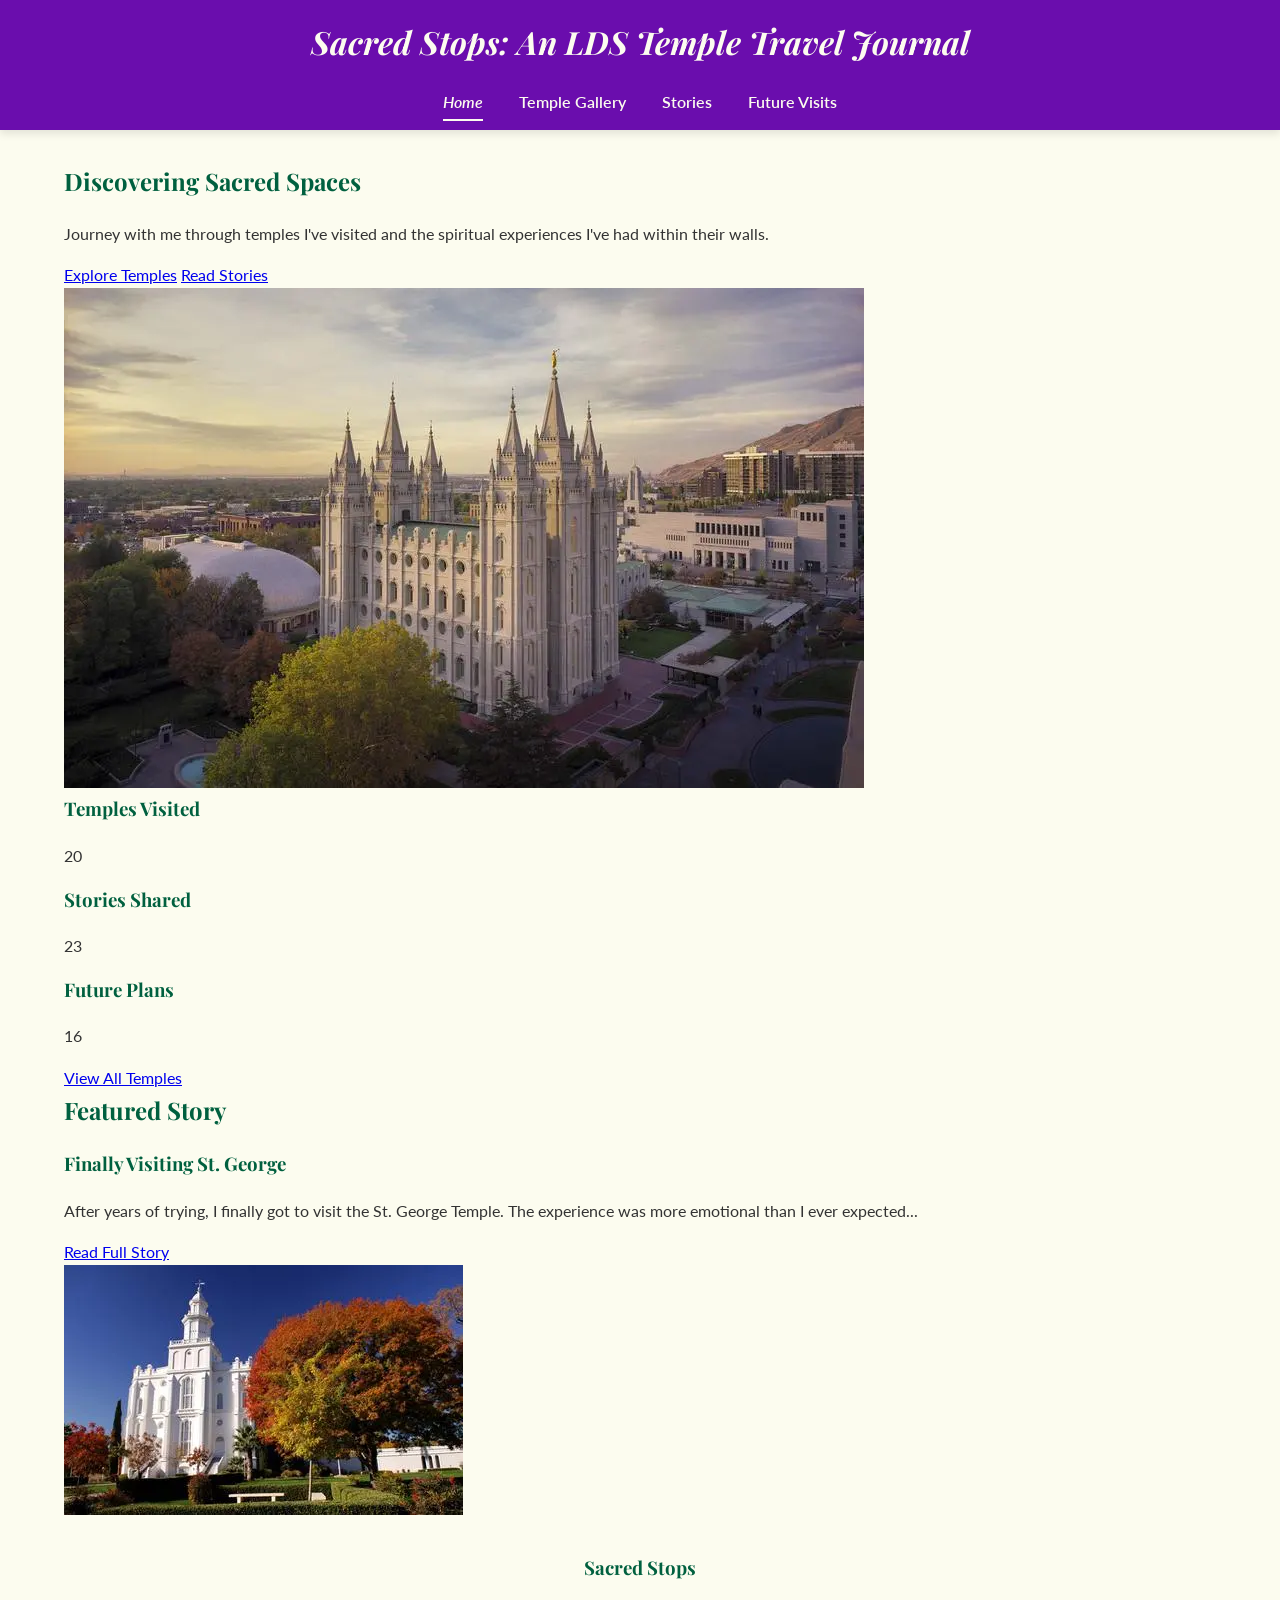
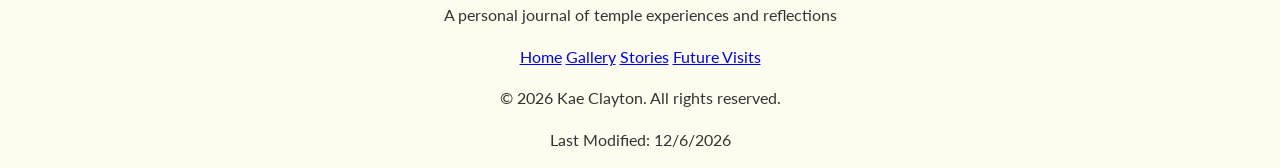
==== index.html @ de074961 "Initial files added" ====
<!DOCTYPE html>
<html lang="en">
<head>
    <meta charset="UTF-8">
    <meta name="viewport" content="width=device-width, initial-scale=1.0">
    <title>Sacred Stops: An LDS Temple Travel Journal</title>
    <meta name="author" content="Kae Clayton">
    <meta name="description" content="A site with pictures and stories of temples I have traveled to and visited">
    <link rel="preconnect" href="https://fonts.googleapis.com">
    <link rel="preconnect" href="https://fonts.gstatic.com" crossorigin>
    <link href="https://fonts.googleapis.com/css2?family=Playfair+Display:ital@0;1&display=swap" rel="stylesheet">
    <link rel="preconnect" href="https://fonts.googleapis.com">
    <link rel="preconnect" href="https://fonts.gstatic.com" crossorigin>
    <link href="https://fonts.googleapis.com/css2?family=Lato:ital@0;1&display=swap" rel="stylesheet">
    <link rel="stylesheet" href="styles/main.css">
    <script src="scripts/main.js" defer></script>
</head>
<body>
    <header>
        <h1>Sacred Stops: An LDS Temple Travel Journal</h1>
        <nav>
            <a href="index.html" class="active">Home</a>
            <a href="gallery.html">Temple Gallery</a>
            <a href="stories.html">Stories</a>
            <a href="future.html">Future Visits</a>
        </nav>
    </header>
    <main class="container">
        <section class="hero">
            <div class="hero-content">
                <h2>Discovering Sacred Spaces</h2>
                <p>Journey with me through temples I've visited and the spiritual experiences I've had within their walls.
                </p>
                <div class="hero-buttons">
                    <a href="gallery.html" class="btn">Explore Temples</a>
                    <a href="stories.html" class="btn btn-outline">Read Stories</a>
                </div>
            </div>
            <div class="hero-image">
                <img src="images/salt-lake-hero.webp" alt="Salt Lake Temple" onerror="this.src='images/salt-lake-hero.jpg'">
            </div>
        </section>
    
        <section class="stats">
            <div class="stat-card">
                <h3>Temples Visited</h3>
                <p class="stat-number" id="visited-count">20</p>
            </div>
            <div class="stat-card">
                <h3>Stories Shared</h3>
                <p class="stat-number" id="stories-count">23</p>
            </div>
            <div class="stat-card">
                <h3>Future Plans</h3>
                <p class="stat-number" id="future-count">16</p>
            </div>
        </section>
    
        <section class="featured-temples">
            <a href="gallery.html" class="btn">View All Temples</a>
        </section>
    
        <section class="featured-story">
            <div class="story-content">
                <h2>Featured Story</h2>
                <h3 id="featured-story-title">Finally Visiting St. George</h3>
                <p id="featured-story-excerpt">After years of trying, I finally got to visit the St. George Temple. The
                    experience was more emotional than I ever expected...</p>
                <a href="stories.html" id="featured-story-link" class="btn">Read Full Story</a>
            </div>
            <div class="story-image">
                <img src="images/st-george-temple.webp" alt="St. George Temple" loading="lazy"
                    onerror="this.src='images/st-george-temple.jpg'">
            </div>
        </section>
    </main>
    
    <footer>
        <div class="footer-content">
            <div class="footer-about">
                <h3>Sacred Stops</h3>
                <p>A personal journal of temple experiences and reflections</p>
            </div>
            <div class="footer-links">
                <a href="index.html">Home</a>
                <a href="gallery.html">Gallery</a>
                <a href="stories.html">Stories</a>
                <a href="future.html">Future Visits</a>
            </div>
            </div>
        </div>
        <div class="footer-copyright">
            <p>&copy; <span id="current-year"></span> Kae Clayton. All rights reserved.</p>
            <p id="lastModified"></p>
        </div>
    </footer>
</body>
</html>
---- styles/main.css ----
:root {
    --jade: #00603F;
    --charcoal: #333333;
    --cream: #FCFCEF;
    --plum: #6A0DAD;
    --soft-shadow: 0 4px 8px rgba(0, 0, 0, 0.1);
}

body {
    font-family: 'Lato', sans-serif;
    line-height: 1.6;
    color: var(--charcoal);
    background-color: var(--cream);
    margin: 0;
    padding: 0;
}

h1,
h2,
h3 {
    font-family: 'Playfair Display', serif;
    margin-top: 0;
}

h1 {
    color: var(--cream);
    font-style: italic;
}

h2,
h3 {
    color: var(--jade);
    border-bottom: none;
}

.container {
    width: 90%;
    max-width: 1200px;
    margin: 0 auto;
    padding: 2rem 0;
}

header {
    background-color: var(--plum);
    color: var(--cream);
    box-shadow: var(--soft-shadow);
    padding: 1rem 0;
    text-align: center;
}

header nav {
    margin-top: 1rem;
}

header nav a {
    color: var(--cream);
    margin: 0 1rem;
    padding: 0.5rem 0;
    text-decoration: none;
    font-weight: 600;
    transition: opacity 0.3s ease;
}

header nav a:hover {
    opacity: 0.8;
}

header nav a.active {
    border-bottom: 2px solid var(--cream);
    font-style: italic;
}

footer {
    text-align: center;
}

/* Gallery Container */
.gallery-container {
    display: grid;
    grid-template-columns: repeat(auto-fill, minmax(300px, 1fr));
    gap: 2rem;
    padding: 2rem;
    max-width: 1200px;
    margin: 0 auto;
}

/* Temple Card Content Styling */
.temple-card h3 {
    color: var(--plum);
    text-align: center;
    margin: 1rem 1rem 0.5rem;
    font-size: 1.25rem;
}

.temple-card-back h3 {
    color: var(--plum);
    margin: 0 0 1rem 0;
    padding: 0 0.5rem;
    text-align: center;
}
.temple-card-front p {
    color: var(--jade);
    text-align: center;
}
.temple-card-back p {
    margin: 0.5rem 0;
    padding: 0 0.5rem;
    font-size: 0.9rem;
    line-height: 1.5;
}

.temple-features {
    margin-top: 1rem;
    padding: 0 0.5rem;
}

.temple-features ul {
    padding-left: 1.2rem;
    margin: 0.5rem 0;
}

.temple-features li {
    font-size: 0.85rem;
    margin-bottom: 0.5rem;
    line-height: 1.4;
}

a,
button {
    min-height: 48px;
    min-width: 48px;
}
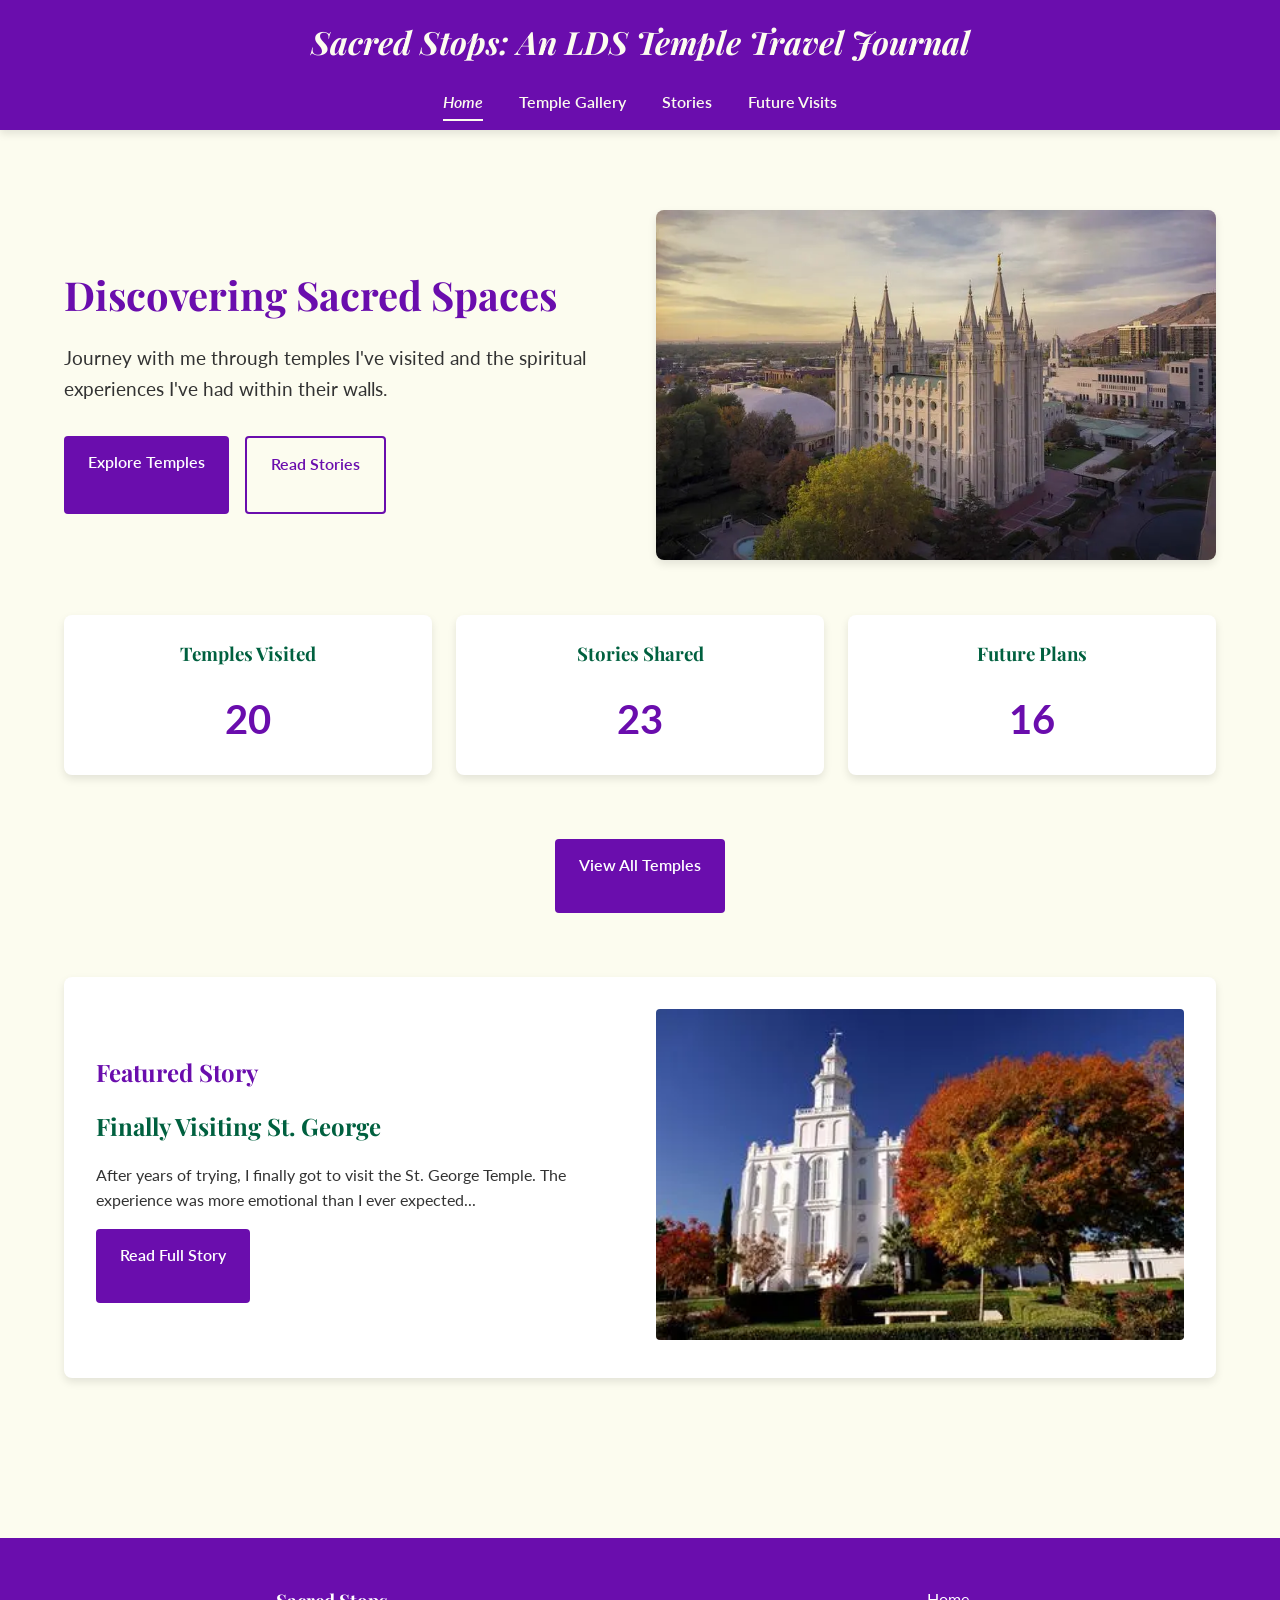
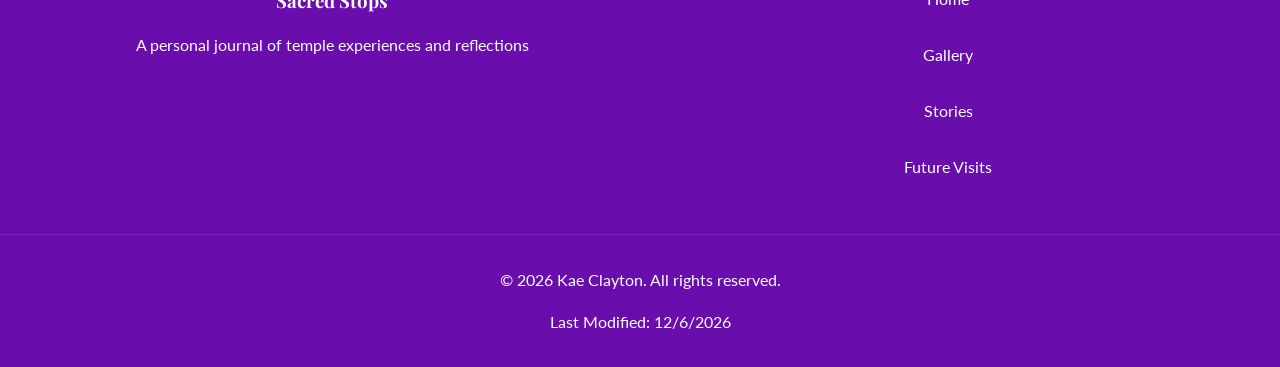
==== commit 7cdc72ab: "connecting stylesheet to index" ====
--- a/index.html
+++ b/index.html
@@ -13,6 +13,7 @@
     <link rel="preconnect" href="https://fonts.gstatic.com" crossorigin>
     <link href="https://fonts.googleapis.com/css2?family=Lato:ital@0;1&display=swap" rel="stylesheet">
     <link rel="stylesheet" href="styles/main.css">
+    <link rel="stylesheet" href="styles/home.css">
     <script src="scripts/main.js" defer></script>
 </head>
 <body>
--- a/styles/home.css
+++ b/styles/home.css
@@ -0,0 +1,204 @@
+.hero {
+    display: flex;
+    flex-direction: column;
+    gap: 2rem;
+    margin: 3rem 0;
+}
+
+.hero-content {
+    text-align: center;
+}
+
+.hero-content h2 {
+    font-size: 2.5rem;
+    color: var(--plum);
+    margin-bottom: 1rem;
+}
+
+.hero-content p {
+    font-size: 1.2rem;
+    max-width: 600px;
+    margin: 0 auto 2rem;
+}
+
+.hero-image img {
+    width: 100%;
+    max-height: 400px;
+    object-fit: cover;
+    border-radius: 8px;
+    box-shadow: var(--soft-shadow);
+}
+
+.hero-buttons {
+    display: flex;
+    gap: 1rem;
+    justify-content: center;
+}
+
+.btn {
+    display: inline-block;
+    padding: 0.8rem 1.5rem;
+    background-color: var(--plum);
+    color: white;
+    border-radius: 4px;
+    text-decoration: none;
+    font-weight: 600;
+    transition: all 0.3s ease;
+}
+
+.btn:hover {
+    background-color: #5a0a9a;
+    transform: translateY(-2px);
+}
+
+.btn-outline {
+    background-color: transparent;
+    border: 2px solid var(--plum);
+    color: var(--plum);
+}
+
+.btn-outline:hover {
+    background-color: var(--plum);
+    color: white;
+}
+
+.stats {
+    display: grid;
+    grid-template-columns: repeat(auto-fit, minmax(200px, 1fr));
+    gap: 1.5rem;
+    margin: 3rem 0;
+}
+
+.stat-card {
+    background: white;
+    padding: 1.5rem;
+    border-radius: 8px;
+    text-align: center;
+    box-shadow: var(--soft-shadow);
+}
+
+.stat-number {
+    font-size: 2.5rem;
+    font-weight: 700;
+    color: var(--plum);
+    margin: 0.5rem 0 0;
+}
+
+.featured-temples {
+    margin: 4rem 0;
+    text-align: center;
+}
+
+.featured-temples h2 {
+    margin-bottom: 2rem;
+}
+
+.temple-grid {
+    display: grid;
+    grid-template-columns: repeat(auto-fit, minmax(250px, 1fr));
+    gap: 1.5rem;
+    margin-bottom: 2rem;
+}
+
+.featured-story {
+    display: flex;
+    flex-direction: column;
+    gap: 2rem;
+    background: white;
+    padding: 2rem;
+    border-radius: 8px;
+    box-shadow: var(--soft-shadow);
+    margin: 4rem 0;
+}
+
+.story-content h2 {
+    color: var(--plum);
+    margin-bottom: 1rem;
+}
+
+.story-content h3 {
+    font-size: 1.5rem;
+    margin-bottom: 1rem;
+}
+
+.story-image img {
+    width: 100%;
+    border-radius: 4px;
+}
+
+footer {
+    background-color: var(--plum);
+    color: white;
+    padding: 3rem 0 1rem;
+    margin-top: 4rem;
+}
+
+.footer-content {
+    display: grid;
+    grid-template-columns: repeat(auto-fit, minmax(250px, 1fr));
+    gap: 2rem;
+    max-width: 1200px;
+    margin: 0 auto;
+    padding: 0 2rem;
+}
+
+.footer-about h3 {
+    color: white;
+    margin-bottom: 0.5rem;
+}
+
+.footer-links {
+    display: flex;
+    flex-direction: column;
+    gap: 0.5rem;
+}
+
+.footer-links a {
+    color: white;
+    text-decoration: none;
+}
+
+.footer-links a:hover {
+    text-decoration: underline;
+}
+
+.footer-copyright {
+    text-align: center;
+    margin-top: 2rem;
+    padding-top: 1rem;
+    border-top: 1px solid rgba(255, 255, 255, 0.1);
+}
+
+/* Responsive Adjustments */
+@media (min-width: 768px) {
+    .hero {
+        flex-direction: row;
+        align-items: center;
+    }
+
+    .hero-content {
+        text-align: left;
+        flex: 1;
+    }
+
+    .hero-image {
+        flex: 1;
+    }
+
+    .hero-buttons {
+        justify-content: flex-start;
+    }
+
+    .featured-story {
+        flex-direction: row;
+        align-items: center;
+    }
+
+    .story-content {
+        flex: 1;
+    }
+
+    .story-image {
+        flex: 1;
+    }
+}
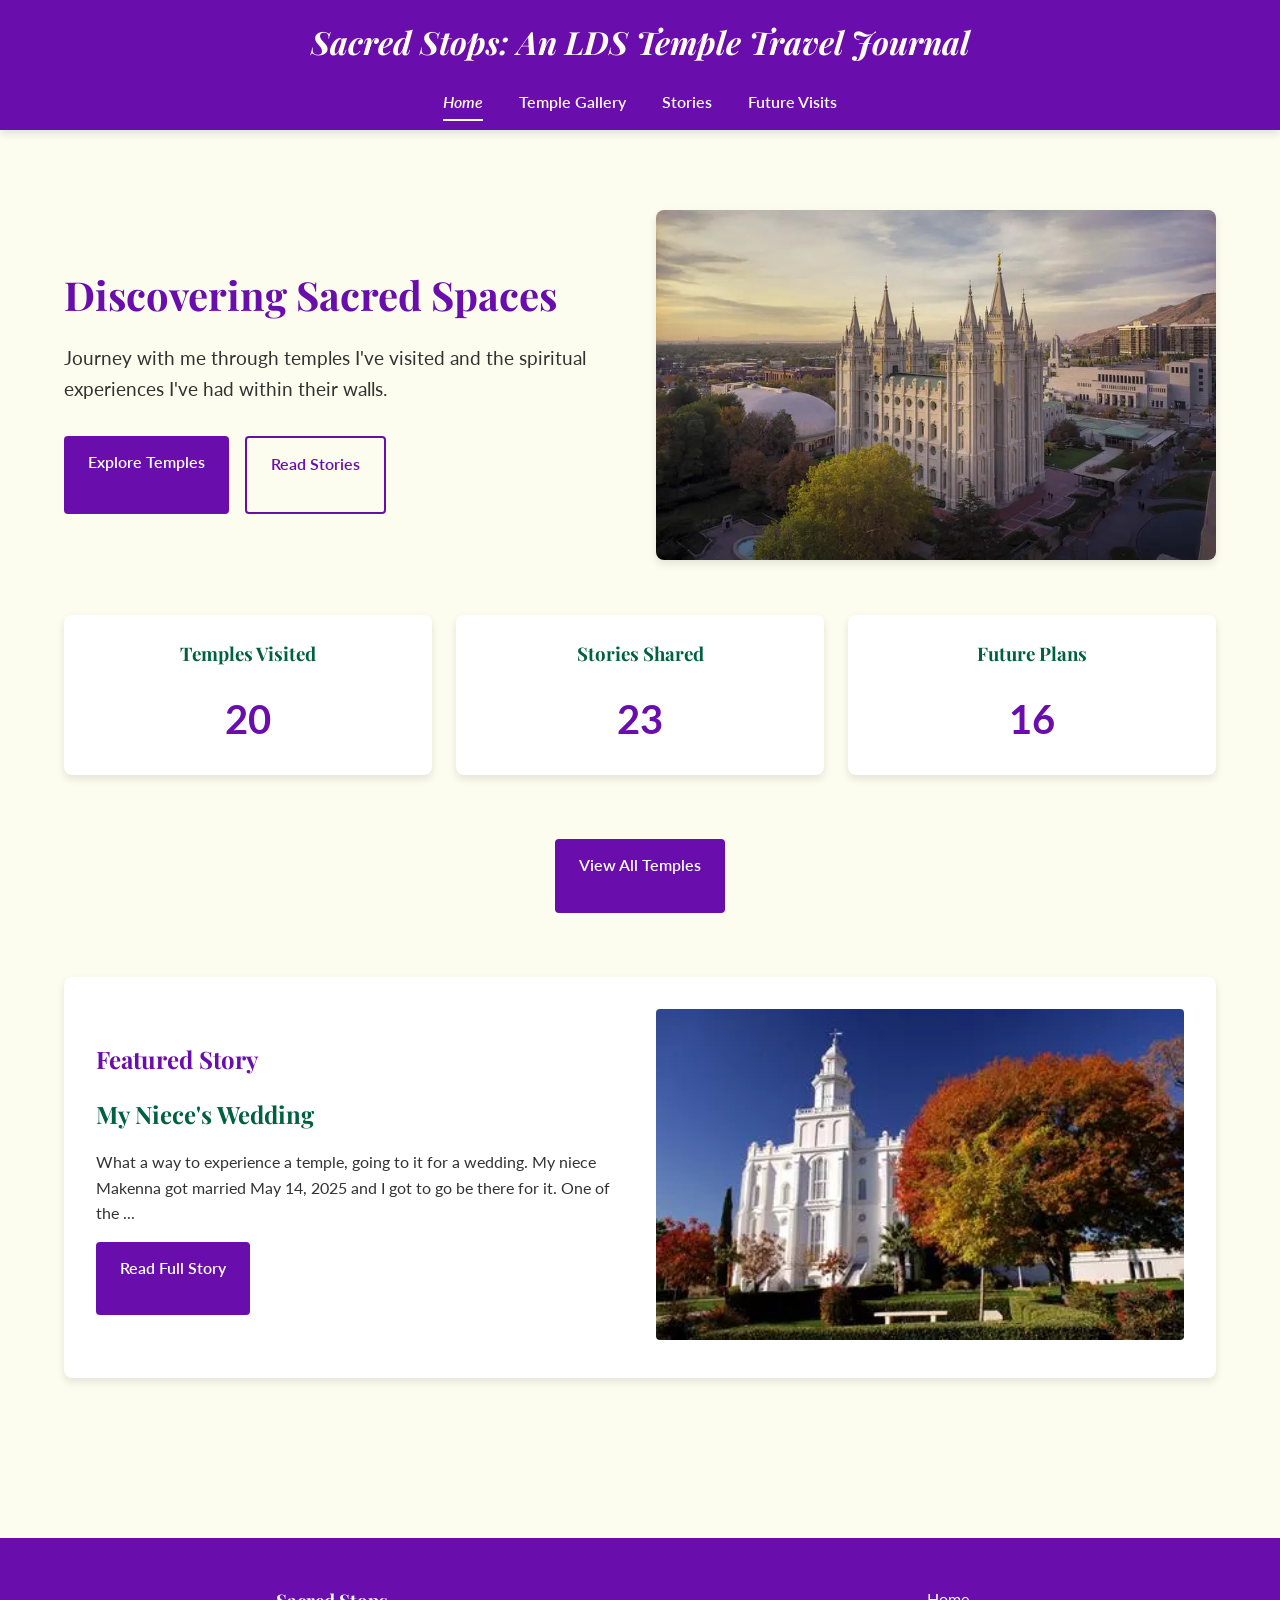
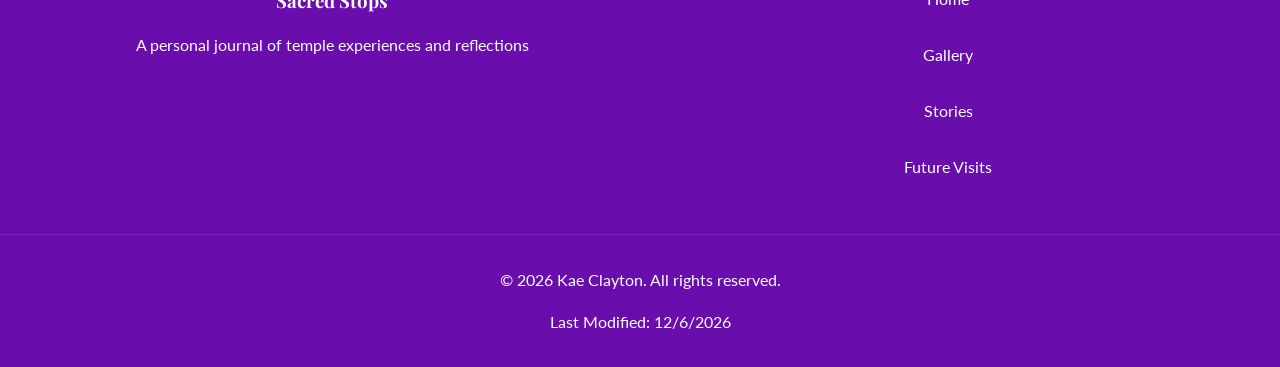
==== commit bab0cb1f: "Minor fixes" ====
--- a/index.html
+++ b/index.html
@@ -16,7 +16,7 @@
     <link rel="stylesheet" href="styles/home.css">
     <script src="scripts/main.js" defer></script>
 </head>
-<body>
+<body class="home-page">
     <header>
         <h1>Sacred Stops: An LDS Temple Travel Journal</h1>
         <nav>
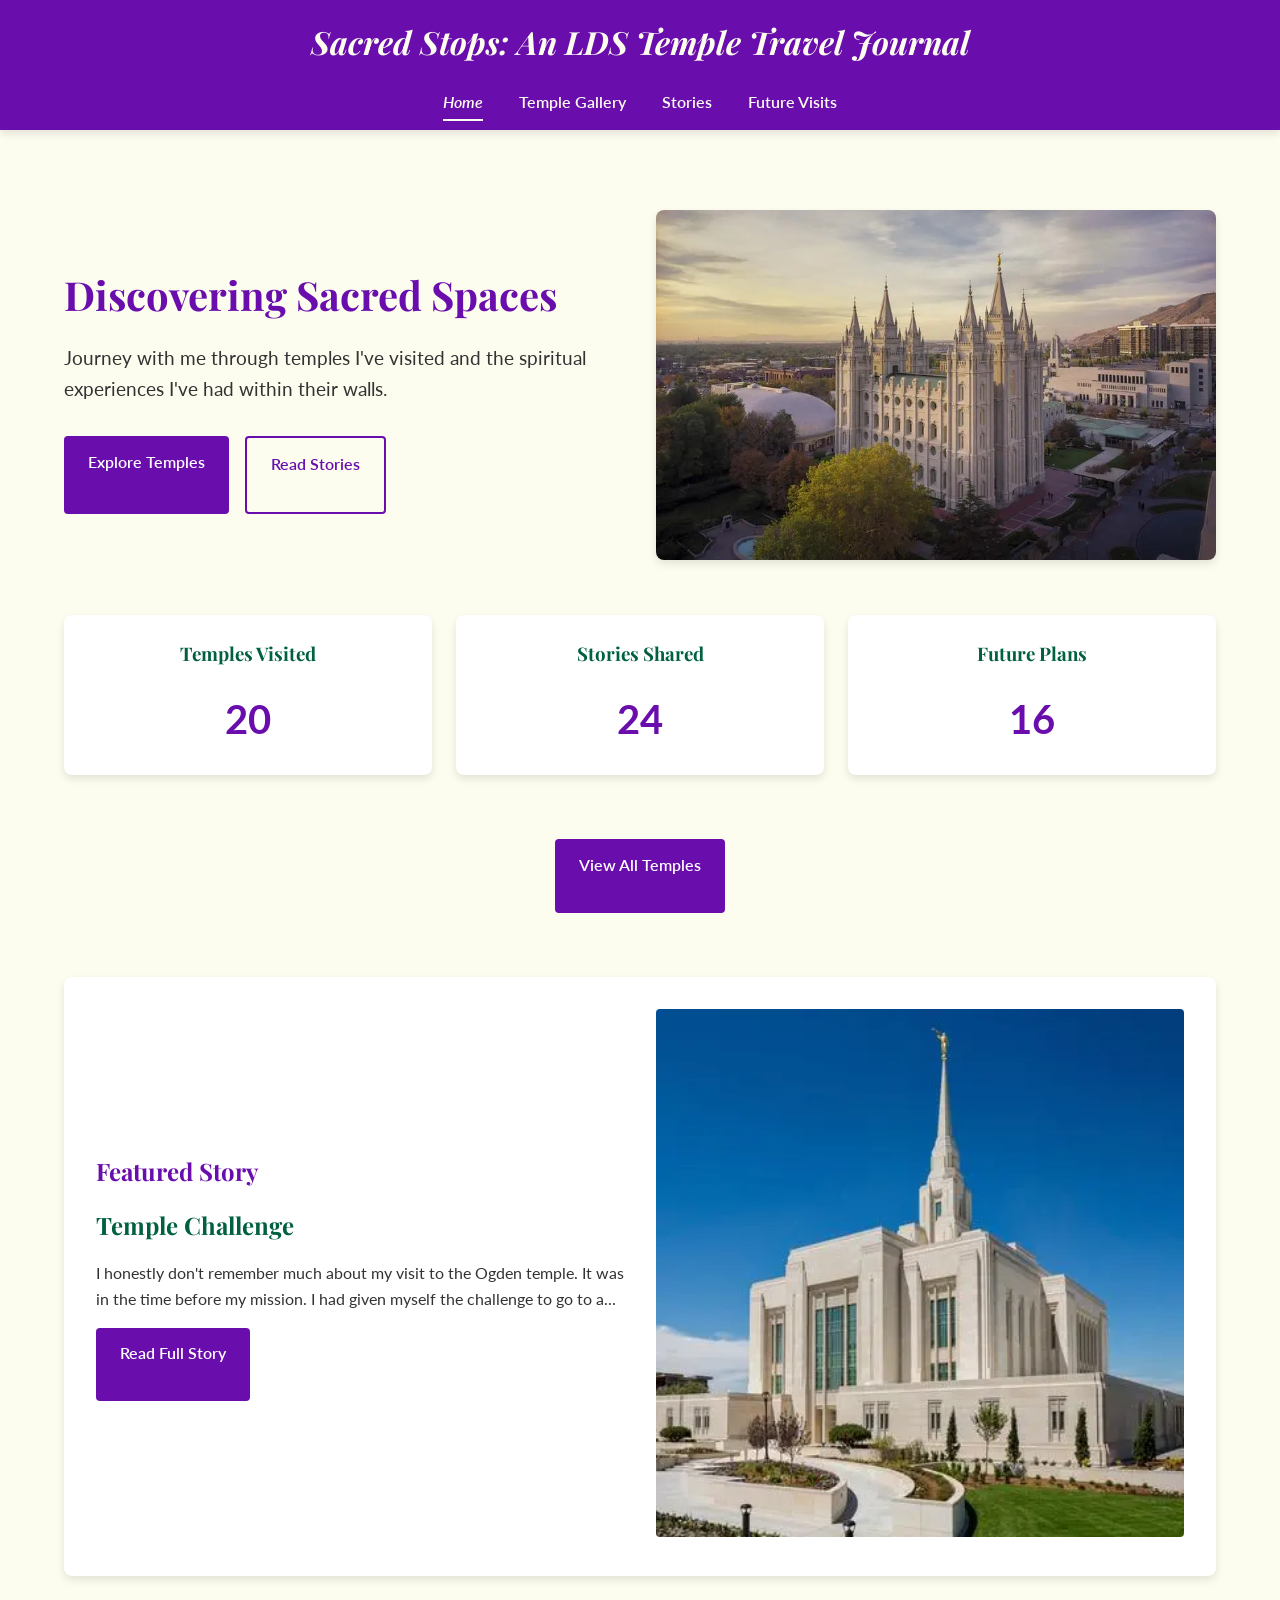
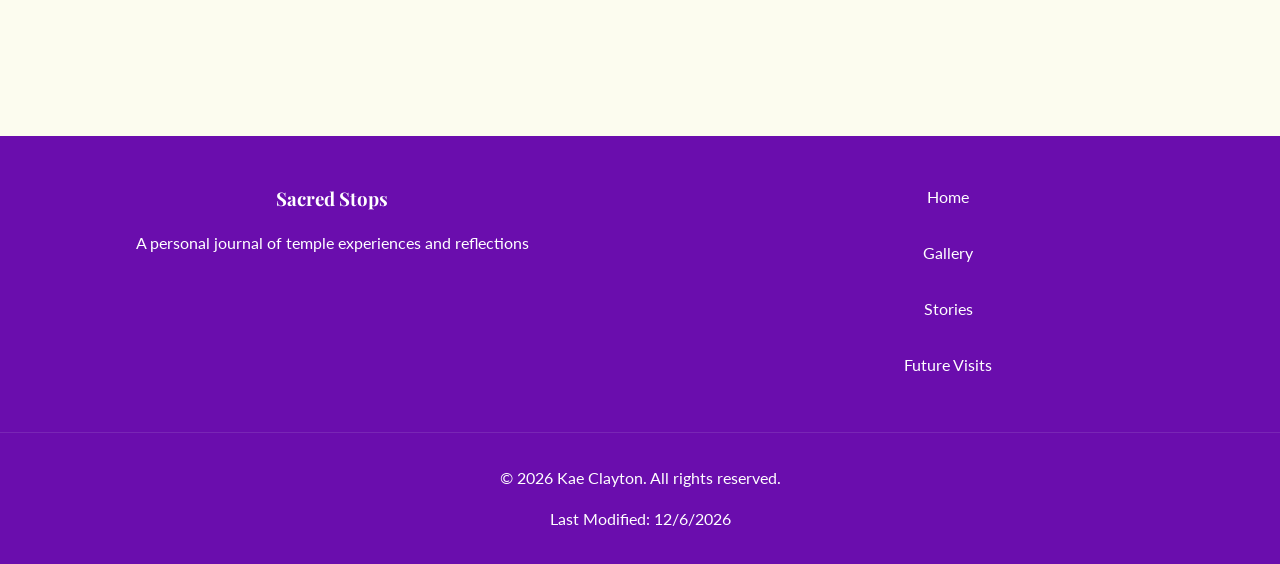
==== commit 0ca145c9: "Making the featured story change daily" ====
--- a/index.html
+++ b/index.html
@@ -70,8 +70,7 @@
                 <a href="stories.html" id="featured-story-link" class="btn">Read Full Story</a>
             </div>
             <div class="story-image">
-                <img src="images/st-george-temple.webp" alt="St. George Temple" loading="lazy"
-                    onerror="this.src='images/st-george-temple.jpg'">
+                <img src="images/st-george-temple.webp" alt="St. George Temple" id="featured-story-image" loading="lazy">
             </div>
         </section>
     </main>
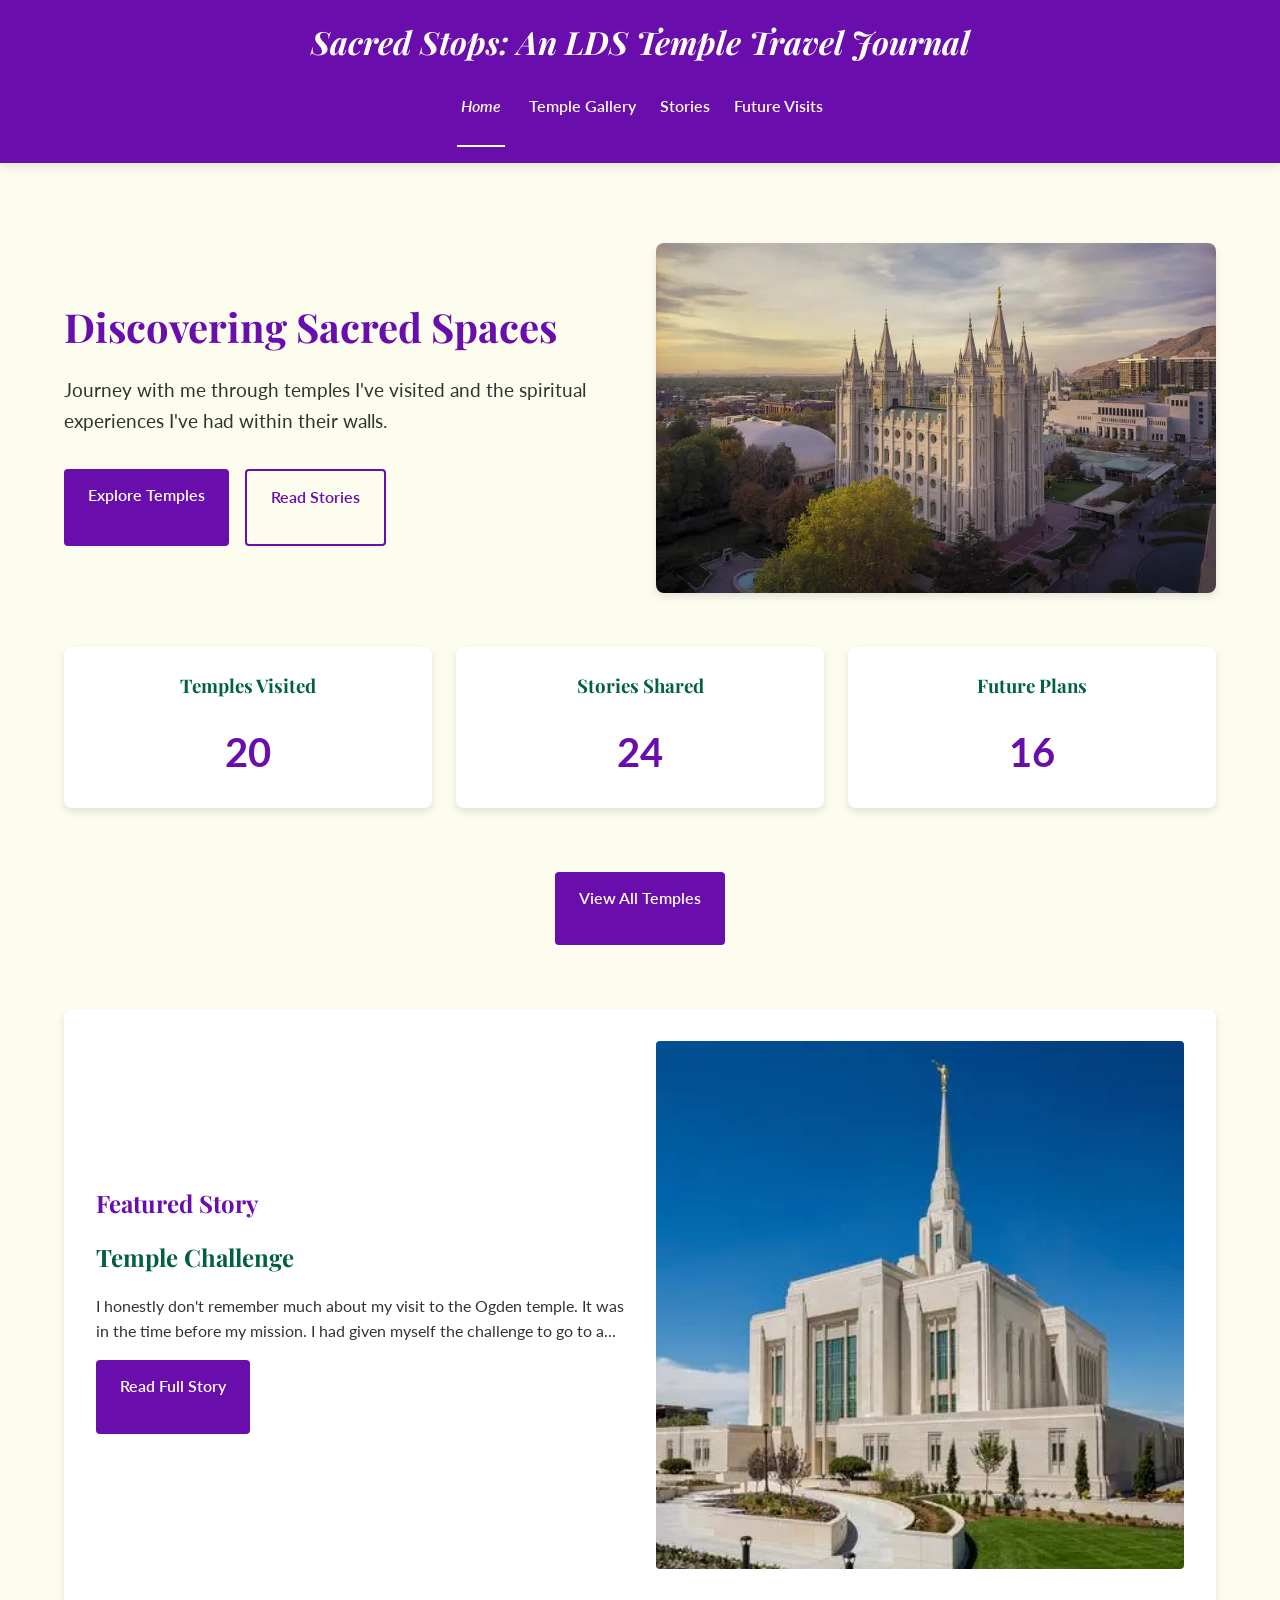
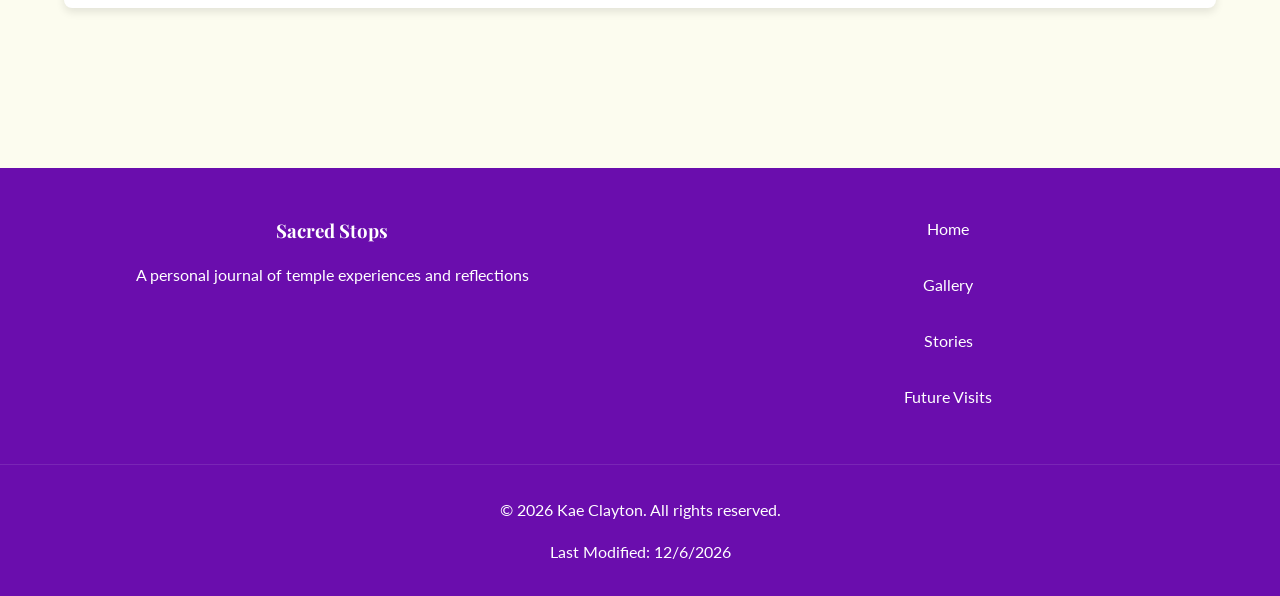
==== commit 2ec0a271: "Changes to html fonts" ====
--- a/index.html
+++ b/index.html
@@ -8,10 +8,7 @@
     <meta name="description" content="A site with pictures and stories of temples I have traveled to and visited">
     <link rel="preconnect" href="https://fonts.googleapis.com">
     <link rel="preconnect" href="https://fonts.gstatic.com" crossorigin>
-    <link href="https://fonts.googleapis.com/css2?family=Playfair+Display:ital@0;1&display=swap" rel="stylesheet">
-    <link rel="preconnect" href="https://fonts.googleapis.com">
-    <link rel="preconnect" href="https://fonts.gstatic.com" crossorigin>
-    <link href="https://fonts.googleapis.com/css2?family=Lato:ital@0;1&display=swap" rel="stylesheet">
+    <link href="https://fonts.googleapis.com/css2?family=Lato:ital@0;1&family=Playfair+Display:ital@0;1&display=swap" rel="stylesheet">
     <link rel="stylesheet" href="styles/main.css">
     <link rel="stylesheet" href="styles/home.css">
     <script src="scripts/main.js" defer></script>
--- a/styles/main.css
+++ b/styles/main.css
@@ -50,12 +50,17 @@
 
 header nav {
     margin-top: 1rem;
+    display: flex;
+    flex-wrap: wrap;
+    justify-content: center;
+    gap: 0.25rem 1.5rem;
 }
+
 
 header nav a {
     color: var(--cream);
-    margin: 0 1rem;
-    padding: 0.5rem 0;
+    padding: 0.25rem 0;
+    white-space: nowrap;
     text-decoration: none;
     font-weight: 600;
     transition: opacity 0.3s ease;
@@ -77,7 +82,7 @@
 /* Gallery Container */
 .gallery-container {
     display: grid;
-    grid-template-columns: repeat(auto-fill, minmax(300px, 1fr));
+    grid-template-columns: repeat(auto-fill, minmax(min(300px, 100%), 1fr));
     gap: 2rem;
     padding: 2rem;
     max-width: 1200px;
